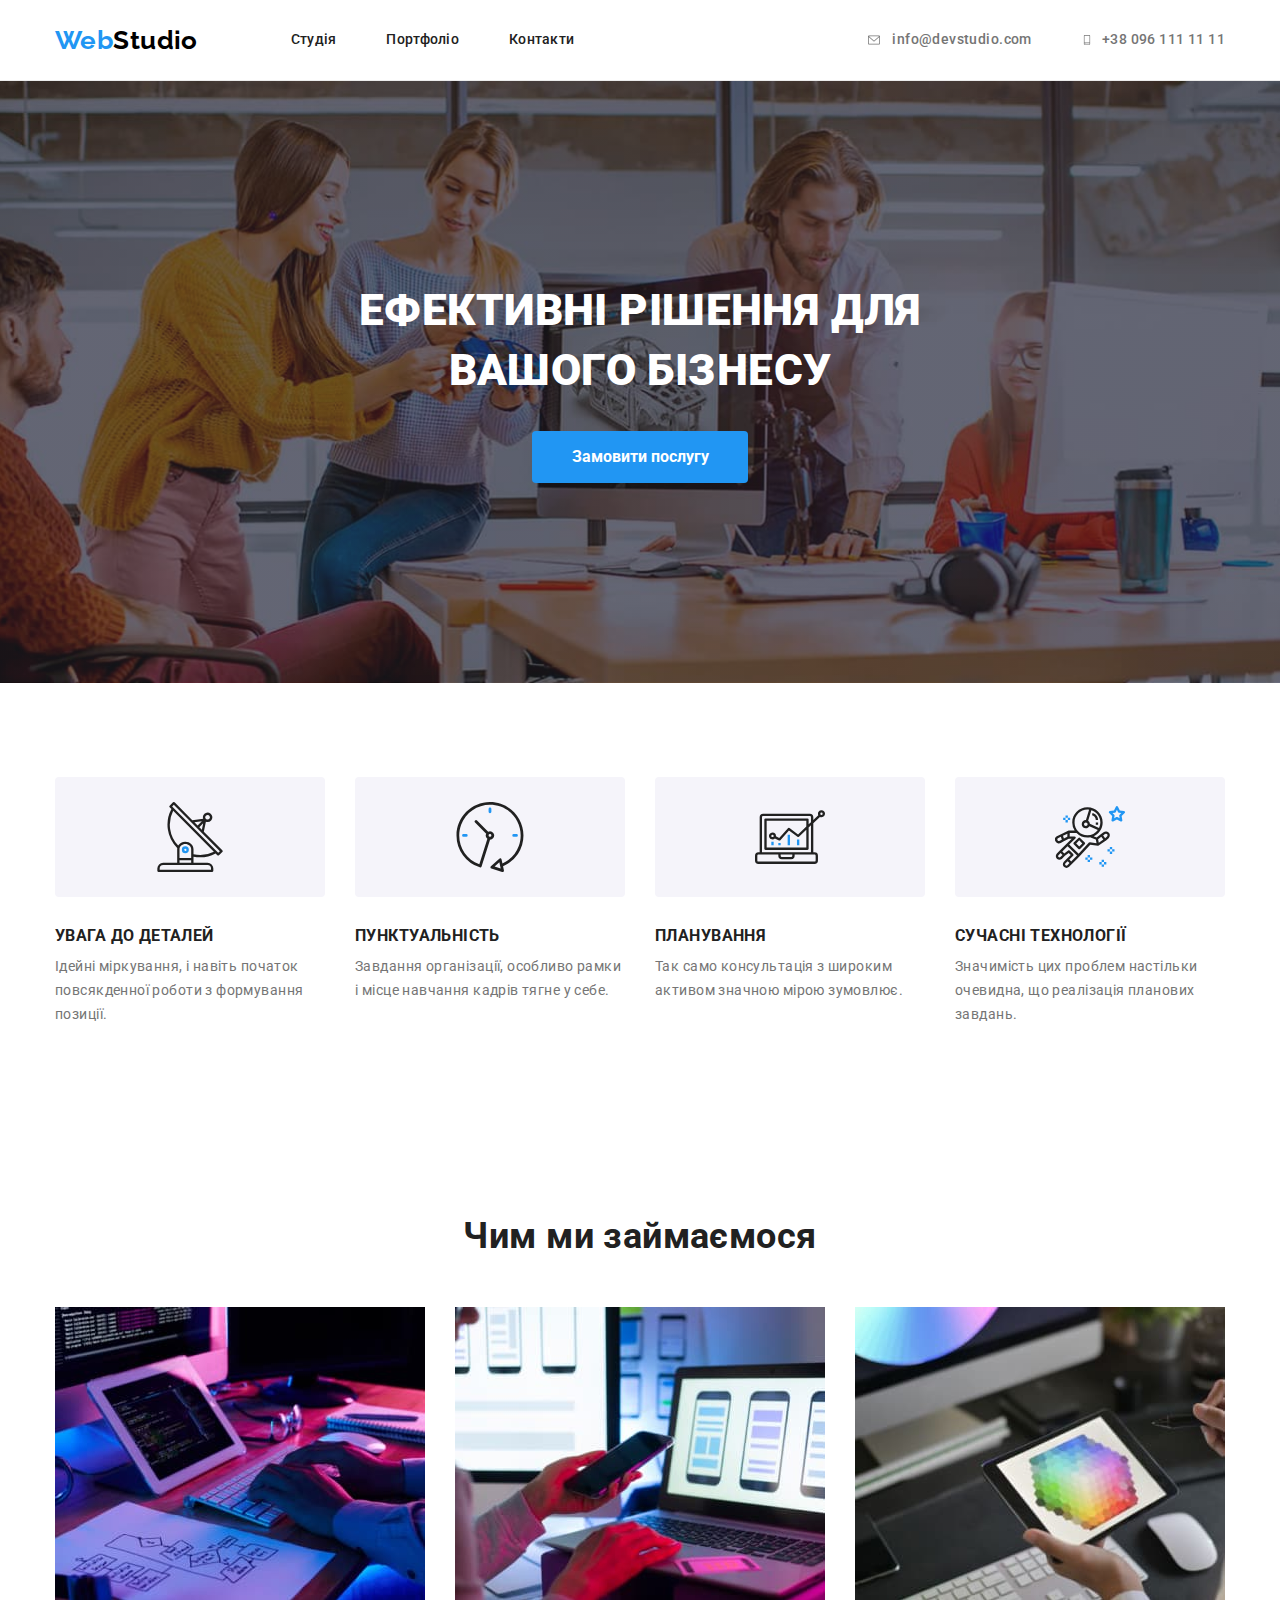
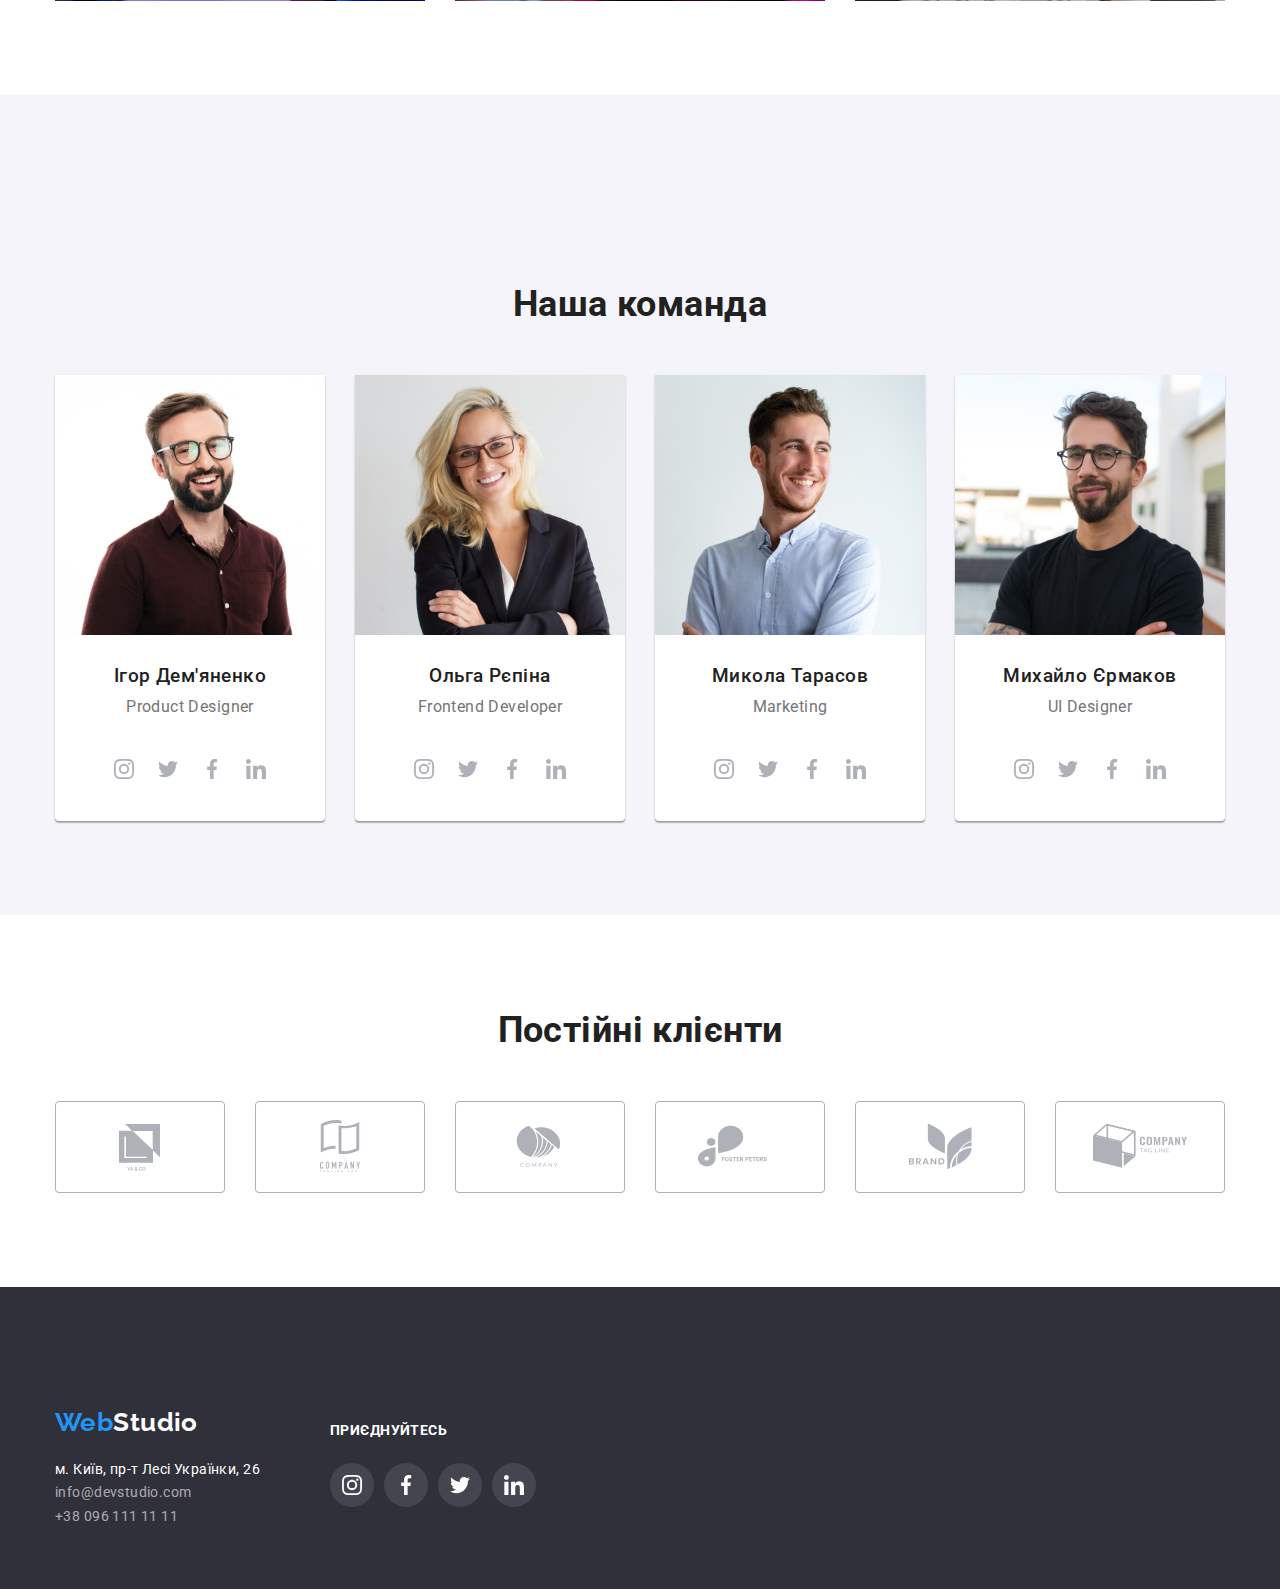
==== index.html @ f1f070d0 "Initial commit" ====
<!DOCTYPE html>
<html lang="uk">

<head>
    <meta charset="UTF-8">
    <meta http-equiv="X-UA-Compatible" content="IE=edge">
    <meta name="viewport" content="width=device-width, initial-scale=1.0">
    <title>Document</title>
    <link
        href="https://fonts.googleapis.com/css2?family=Raleway:wght@700&family=Roboto:wght@400;500;700;900&display=swap"
        rel="stylesheet">
    <link rel="stylesheet"
        href="https://cdnjs.cloudflare.com/ajax/libs/modern-normalize/1.1.0/modern-normalize.min.css" />
    <link rel="stylesheet" href="./css/styles.css" />
</head>

<body>
    <!--Шапка сайту-->
    <header class="header">
        <div class="container">
            <nav class="nav-header">
                <a class="logo" href=""><span class="accent">Web</span>Studio</a>
                <ul class="site-nav">
                    <li class="header-item"><a class="nav-link" href="index.html">Студія</a></li>
                    <li class="header-item"><a class="nav-link" href="portfolio.html">Портфоліо</a></li>
                    <li class="header-item"><a class="nav-link" href="">Контакти</a></li>
                </ul>
            </nav>
            <ul class="header-contacts">
                <li class="contact-item">
                    <a class="contacts" href="mailto:info@devstudio.com">
                        <svg class="icone" width="16" height="12">
                            <use href="./images/icons.svg#icon-envelope"></use>
                        </svg>
                        info@devstudio.com
                    </a>
                </li class="header-contacts">
                <li class="contact-item">
                    <a class="contacts" href="tel:+380961111111">
                        <svg class="icone" width="10" height="16">
                            <use href="./images/icons.svg#icon-smartphone"></use>
                        </svg>
                        +38 096 111 11 11
                    </a>
                </li>
            </ul>
        </div>
    </header>
    <main>
        <!-- Герой -->
        <section class="hero">
            <h1 class="hero-title">Ефективні рішення для вашого бізнесу</h1>
            <button class="hero-button" type="button">Замовити послугу</button>
        </section>
        <!-- Переваги -->
        <section class="benefits section">
            <div class="container">
                <h2 class="benefits-subject">Переваги</h2>
                <ul class="benefits-list">
                    <li class="benefits-item">
                        <div class="benefit-rectagle">
                            <svg width="70" height="70">
                                <use href="./images/icons.svg#icon-antenna"></use>
                            </svg>
                        </div>
                        <h3 class="benefits-title">УВАГА ДО ДЕТАЛЕЙ</h3>
                        <p class="benefits-text">
                            Ідейні міркування, і навіть початок повсякденної роботи з формування позиції.
                        </p>
                    </li>
                    <li class="benefits-item">
                        <div class="benefit-rectagle">
                            <svg width="70" height="70">
                                <use href="./images/icons.svg#icon-clock"></use>
                            </svg>
                        </div>
                        <h3 class="benefits-title">ПУНКТУАЛЬНІСТЬ</h3>
                        <p class="benefits-text">
                            Завдання організації, особливо рамки і місце навчання кадрів тягне у себе.
                        </p>
                    </li>
                    <li class="benefits-item">
                        <div class="benefit-rectagle">
                            <svg width="70" height="70">
                                <use href="./images/icons.svg#icon-diagram"></use>
                            </svg>
                        </div>
                        <h3 class="benefits-title">ПЛАНУВАННЯ</h3>
                        <p class="benefits-text">
                            Так само консультація з широким активом значною мірою зумовлює.
                        </p class="benefits-text">
                    </li>
                    <li class="benefits-item">
                        <div class="benefit-rectagle">
                            <svg width="70" height="70">
                                <use href="./images/icons.svg#icon-astronaut"></use>
                            </svg>
                        </div>
                        <h3 class="benefits-title">СУЧАСНІ ТЕХНОЛОГІЇ</h3>
                        <p class="benefits-text">
                            Значимість цих проблем настільки очевидна, що реалізація планових завдань.
                        </p>
                    </li>
                </ul>
            </div>
        </section>
        <section class="activity section">
            <div class="container">
                <h2 class="activity-title">Чим ми займаємося</h2>
                <ul class="activity-list">
                    <li class="activity-item">
                        <img src="./images/img1.jpg" alt="Процес написання коду для сайту" width="370" />
                    </li>
                    <li class="activity-item">
                        <img src="./images/img2.jpg" alt="Адаптація сайту для відображення на смартфоні" width="370" />
                    </li>
                    <li class="activity-item">
                        <img src="./images/img3.jpg" alt="Обираємо кольорове забарвлення сайту" width="370" />
                    </li>
                </ul>
            </div>
        </section>
        <section class="team section">
            <div class="container">
                <h2 class="team-title">Наша команда</h2>
                <ul class="team-list">
                    <li class="team-item">
                        <img src="./images/product_designer.jpg" alt="Фотографія дизайнера продукту" width="270" />
                        <h3 class="team-subtitle">Ігор Дем'яненко</h3>
                        <p class="team-desc" lang="en">Product Designer</p>
                        <ul class="taem-socialmedia">
                            <li class="team-icon">
                                <a class="team-link" href="#" aria-label="Instagram">
                                    <svg width="20" height="20" class="">
                                        <use href="./images/icons.svg#icon-instagram"></use>
                                    </svg>
                                </a>
                            </li>
                            <li class="team-icon">
                                <a class="team-link" href="#" aria-label="Twitter">
                                    <svg width="20" height="20">
                                        <use href="./images/icons.svg#icon-twitter"></use>
                                    </svg>
                                </a>
                            </li>
                            <li class="team-icon">
                                <a class="team-link" href="#" aria-label="Facebook">
                                    <svg width="20" height="20">
                                        <use href="./images/icons.svg#icon-facebook"></use>
                                    </svg>
                                </a>
                            </li>
                            <li class="team-icon">
                                <a class="team-link" href="#" aria-label="LinkedIn">
                                    <svg width="20" height="20">
                                        <use href="./images/icons.svg#icon-linkedin"></use>
                                    </svg>
                                </a>
                            </li>
                        </ul>
                    </li>
                    <li class="team-item">
                        <img src="./images/frontend_developer.jpg" alt="Фотографія розробниці інтерфейсу" width="270" />
                        <h3 class="team-subtitle">Ольга Рєпіна</h3>
                        <p class="team-desc" lang="en">Frontend Developer</p>
                        <ul class="taem-socialmedia">
                            <li class="team-icon">
                                <a class="team-link" href="#" aria-label="Instagram">
                                    <svg width="20" height="20">
                                        <use href="./images/icons.svg#icon-instagram"></use>
                                    </svg>
                                </a>
                            </li>
                            <li class="team-icon">
                                <a class="team-link" href="#" aria-label="Twitter">
                                    <svg width="20" height="20">
                                        <use href="./images/icons.svg#icon-twitter"></use>
                                    </svg>
                                </a>
                            </li>
                            <li class="team-icon">
                                <a class="team-link" href="#" aria-label="Facebook">
                                    <svg width="20" height="20">
                                        <use href="./images/icons.svg#icon-facebook"></use>
                                    </svg>
                                </a>
                            </li>
                            <li class="team-icon">
                                <a class="team-link" href="#" aria-label="LinkedIn">
                                    <svg width="20" height="20">
                                        <use href="./images/icons.svg#icon-linkedin"></use>
                                    </svg>
                                </a>
                            </li>
                        </ul>
                    </li>
                    <li class="team-item">
                        <img src="./images/marketing.jpg" alt="Фотографія менеджера по маркетингу" width="270" />
                        <h3 class="team-subtitle">Микола Тарасов</h3>
                        <p class="team-desc" lang="en">Marketing</p>
                        <ul class="taem-socialmedia">
                            <li class="team-icon">
                                <a class="team-link" href="#" aria-label="Instagram">
                                    <svg width="20" height="20">
                                        <use href="./images/icons.svg#icon-instagram"></use>
                                    </svg>
                                </a>
                            </li>
                            <li class="team-icon">
                                <a class="team-link" href="#" aria-label="Twitter">
                                    <svg width="20" height="20">
                                        <use href="./images/icons.svg#icon-twitter"></use>
                                    </svg>
                                </a>
                            </li>
                            <li class="team-icon">
                                <a class="team-link" href="#" aria-label="Facebook">
                                    <svg width="20" height="20">
                                        <use href="./images/icons.svg#icon-facebook"></use>
                                    </svg>
                                </a>
                            </li>
                            <li class="team-icon">
                                <a class="team-link" href="#" aria-label="LinkedIn">
                                    <svg width="20" height="20">
                                        <use href="./images/icons.svg#icon-linkedin"></use>
                                    </svg>
                                </a>
                            </li>
                        </ul>
                    </li>
                    <li class="team-item">
                        <img src="./images/ui_designer.jpg" alt="Фотографія дизайнера інтерфейсу" width="270" />
                        <h3 class="team-subtitle">Михайло Єрмаков</h3>
                        <p class="team-desc" lang="en">UI Designer</p>
                        <ul class="taem-socialmedia">
                            <li class="team-icon">
                                <a class="team-link" href="#" aria-label="Instagram">
                                    <svg class="picture" width="20" height="20">
                                        <use href="./images/icons.svg#icon-instagram"></use>
                                    </svg>
                                </a>
                            </li>
                            <li class="team-icon">
                                <a class="team-link" href="#" aria-label="Twitter">
                                    <svg width="20" height="20">
                                        <use href="./images/icons.svg#icon-twitter"></use>
                                    </svg>
                                </a>
                            </li>
                            <li class="team-icon">
                                <a class="team-link" href="#" aria-label="Facebook">
                                    <svg width="20" height="20">
                                        <use href="./images/icons.svg#icon-facebook"></use>
                                    </svg>
                                </a>
                            </li>
                            <li class="team-icon">
                                <a class="team-link" href="#" aria-label="LinkedIn">
                                    <svg width="20" height="20">
                                        <use href="./images/icons.svg#icon-linkedin"></use>
                                    </svg>
                                </a>
                            </li>
                        </ul>
                    </li>
                </ul>
            </div>
        </section>
        <section class="customers section">
            <h2 class="customers-title">Постійні клієнти</h2>
            <ul class="customers-list">
                <li class="customer-item">
                    <a class="customer-link" href="#">
                        <svg width="106px" height="60px">
                            <use href="./images/symbol-defs.svg#icon-client1"></use>
                        </svg>
                    </a>
                </li>
                <li class="customer-item">
                    <a class="customer-link" href="#">
                        <svg width="106" height="60">
                            <use href="./images/symbol-defs.svg#icon-client2"></use>
                        </svg>
                    </a>
                </li>
                <li class="customer-item">
                    <a class="customer-link" href="#">
                        <svg width="106" height="60">
                            <use href="./images/symbol-defs.svg#icon-client3"></use>
                        </svg>
                    </a>
                </li>
                <li class="customer-item">
                    <a class="customer-link" href="#">
                        <svg width="106" height="60">
                            <use href="./images/symbol-defs.svg#icon-client4"></use>
                        </svg>
                    </a>
                </li>
                <li class="customer-item">
                    <a class="customer-link" href="#">
                        <svg width="106" height="60">
                            <use href="./images/symbol-defs.svg#icon-client5"></use>
                        </svg>
                    </a>
                </li>
                <li class="customer-item">
                    <a class="customer-link" href="#">
                        <svg width="106" height="60">
                            <use href="./images/symbol-defs.svg#icon-client6"></use>
                        </svg>
                    </a>
                </li>
            </ul>
        </section>
    </main>
    <footer class="footer">
        <div class="container">
            <div class="footer-adress">
            <a class="footer-logo" href=""><span class="accent">Web</span>Studio</a>
            <address class="location">
                м. Київ, пр-т Лесі Українки, 26
            </address>
            <ul class="footer-contacts">
                <li><a class="footer-contacts" href="mailto:info@devstudio.com">info@devstudio.com</a></li>
                <li><a class="footer-contacts" href="tel:+380961111111">+38 096 111 11 11</a></li>
            </ul>
            </div>
            <div class="fotter-join">
            <h3 class="footer-title">приєднуйтесь</h3>
            <ul class="footer-socialmedia">
                <li class="footer-list">
                    <a class="footer-link" href="#" aria-label="Instagram">
                        <svg width="20" height="20">
                            <use href="./images/icons.svg#icon-instagram"></use>
                        </svg>
                    </a>
                </li>
                <li class="footer-list">
                    <a class="footer-link" href="#" aria-label="Twitter">
                        <svg width="20" height="20">
                            <use href="./images/icons.svg#icon-facebook"></use>
                        </svg>
                    </a>

                </li>
                <li class="footer-list">
                    <a class="footer-link" href="#" aria-label="Facebook">
                        <svg width="20" height="20">
                            <use href="./images/icons.svg#icon-twitter"></use>
                        </svg>
                    </a>
                </li>
                <li class="footer-list">
                    <a class="footer-link" href="#" aria-label="LinkedIn">
                        <svg width="20" height="20">
                            <use href="./images/icons.svg#icon-linkedin"></use>
                        </svg>
                    </a>
                </li>
            </ul>
            </div>
        </div>
    </footer>
</body>

</html>
---- css/styles.css ----
/* основний колір тексту #212121*/
/* вторинний колір тексту #757575 */
/* акцент #2196F3 */
/* основна заливка #F5F5F5 */
/* додаткова заливка #F5F4FA */
/* заливка футера (банера) 2F303A */
/* білий #FFFFFF */
/* чоний #000000 */
/* контакти в футері rgba(255, 255, 255, 0.6) */



:root {
    --primery-text-color: #212121;
    --title-text-color: #757575;
    --accent-color: #2196F3;
    --primery-bcg-color: #FFFFFF;
    --secondary-bcg-color: #F5F4FA;
    --footer-bcg-color: #2F303A;
    --footer-text-color: rgba(255, 255, 255, 0.6);
    --main-white-color: #FFFFFF;
    --main-black-color: #000000;
    --border-color: #EEEEEE;
    --border-header: #ECECEC;
}

body {
    color: var(--primery-text-color);
    background-color: var(--primery-bcg-color);

    font-family: Roboto, sans-serif;
    font-weight: 400;
    letter-spacing: 0.03em;
    font-size: 14px;
    line-height: 1.71;
}

html {
    box-sizing: border-box;
}

*,
*::before,
*::after {
    box-sizing: inherit;
}

h1,
h2,
h3,
h4,
p {
    margin: 0;
}

ul {
    list-style: none;
    padding: 0;
    margin: 0;
}

img {
    display: block;
    max-width: 100%;
    width: 370px;
    height: auto;
}

/* Шапка сайту */

.header {
    background-color: var(--main-white-color);
    border-bottom: 1px solid var(--border-header);
}

.container {
    margin: 0 auto;
    max-width: 1200px;
    width: 100%;
    padding-left: 15px;
    padding-right: 15px;
}

.header .container {
    display: flex;
    align-items: center;
}

.nav-header { 
    /* вся навігація з лого */
    display: flex;
    align-items: center;
    margin-right: auto;
}

.site-nav {
    /* ул навігації */
    display: flex;
    align-items: center;
}

/* Лого */

.logo {
    color: var(--main-black-color);
    font-family: Raleway, cursive;

    font-weight: 700;
    font-size: 26px;
    line-height: 1.19;
    text-decoration: none; 

    margin-right: 93px;
}

.logo .accent {
    color: var(--accent-color);
}

.logo:hover,
.logo:focus {
    color: var(--accent-color);
}

/* Навігація по сайту */

.nav-link {
    color:  var(--primery-text-color);

    font-weight: 500;
    line-height: 1.14;
    letter-spacing: 0.02em;
    text-decoration: none;
    list-style: none;

    display: inline-block;
    padding-top: 32px;
    padding-bottom: 32px;
}

.nav-link:hover,
.nav-link:focus {
    color: var(--accent-color);
}

.site-nav {
    list-style: none;
}

/* Контакти */
.header-contacts {
    display: flex;
    align-items: center;
    list-style: none;
}

.header-item:not(:last-child) {
    margin-right: 50px;
}

.contacts {
    color: var(--title-text-color);

    font-weight: 500;
    line height: 1.14;
    letter spacing: 0.02em;

    text-decoration: none;
    display: flex;
}

.contacts:hover .icone {
    fill: var(--accent-color);
}
.contacts:hover {
    color: var(--accent-color);
}

.contacts:focus .icone {
    fill: var(--accent-color);
}

.contacts:focus {
    color: var(--accent-color);
}

.contact-item:not(:last-child) {
    margin-right: 50px;
}



.icone {
    margin-right: 10px;
    margin-top: auto;
    margin-bottom: auto;

    fill: #757575;
}

/* Герой */

.hero {
    color: var(--main-white-color);
    background-color: var(--footer-bcg-color);
    max-width: 1600px;
    padding-top: 200px;
    padding-bottom: 200px;
    margin: 0 auto;
    text-align: center;
    
    background-image: linear-gradient(0deg, rgba(47, 48, 58, 0.4), rgba(47, 48, 58, 0.4)), url(../images/studio-bcg-foto.jpg);
    background-repeat: no-repeat;
    background-position: center;
    background-size: cover;
}

.hero-title {
    font-weight: 900;
    font-size: 44px;
    line-height: 1.36;
    letter spacing: 0.06em;
    text-transform: uppercase;
    margin-bottom: 30px;

    max-width: 696px;
    margin-left: auto;
    margin-right: auto;
    text-align: center;    
    width: 100%
}

.hero-button {
    display: inline-block;
    border-radius: 4px;
    padding: 10px 32px;
    min-width: 216px;
    text-align: center;
    border: 1px solid transparent;

    color: var(--main-white-color);
    background-color: var(--accent-color);

    font-weight: 700;
    font-size: 16px;
    line-height: 1.87;
    
    cursor: pointer;
}

.hero-button:hover,
.hero-button:focus {
    color: var(--footer-text-color);
}

/* Переваги */

.section {
    padding-top: 94px;
    padding-bottom: 94px;
}

.benefits .container {
    display: flex;
}

.benefits-list {
    display: flex;
}

.benefits-subject {
    position: absolute;
    white-space: nowrap;
    overflow: hidden;
    width: 1px;
    height: 1px;
    margin: -1px;
    border: 0;
    padding: 0;
    clip-path: inset(100%);
    clip: rect(0 0 0 0);
}

.benefits-title {
    font-weight: 700;
    line-height: 1.14;
    margin-bottom: 10px;
}

.benefits-text {
    color: var(--title-text-color);   
    max-width: 270px; 
}

.benefits-list {
    list-style: none;
}

.benefits-item:not(:last-child) {
    margin-right: 30px;
}

.benefit-rectagle {
    width: 270px;
    height: 120px;
    background: var(--secondary-bcg-color);
    border-radius: 4px;

    display: flex;
    justify-content: center;
    align-items: center;

    margin-bottom: 30px;
}


/* Діяльність */


.activity-title {
    font-weight: 700;
    font-size: 36px;
    line-height: 1.17;
    text-align: center;

    margin-bottom: 50px;
}

.activity-list {
    display: flex;
    list-style: none;
}

.activity-item:not(:last-child) {
    margin-right: 30px;
}

/* Команда */

.team {
    background-color: var(--secondary-bcg-color);

    font-size: 16px;
    line-height: 1.19;
}

.team-title {
    font-weight: 700;
    font-size: 36px;
    line-height: 1.17;
    text-align: center;
    padding-top: 94px;
    padding-bottom: 50px;
}

.team-subtitle {
    font-weight: 500;
    text-align: center;
    margin-top: 30px;    
    margin-bottom: 10px;
}

.team-desc {
    color: var(--title-text-color);
    font-weight: 400;
    text-align: center;
    margin-bottom: 30px;
}

.team-list {
    display: flex;
    list-style: none;
}

.team-item:not(:last-child) {
    margin-right: 30px;
}

.team-item { 
    background-color: var(--main-white-color);
    box-shadow: 0px 1px 3px rgba(0, 0, 0, 0.12), 0px 1px 1px rgba(0, 0, 0, 0.14), 0px 2px 1px rgba(0, 0, 0, 0.2);
    border-radius: 0px 0px 4px 4px;
}

.taem-socialmedia {
    display: flex;
    justify-content: center;
    align-items: center;
    margin: 16px 32px 30px;
    /* background: var(--main-white-color); */
}

.team-link {
    display: flex;
    justify-content: center;
    align-items: center;

    width: 44px;
    height: 44px;
    border-radius: 50%;

    fill: #afb1b8;

}

 .team-link:hover,
 .team-link:focus {
    background-color: var(--accent-color);
    fill: var(--main-white-color);
}

/* Постійні клієнти */

.customers-title {
    font-weight: 700;
    font-size: 36px;
    line-height: 1.17;
    text-align: center;
    margin-bottom: 50px;
}

.customers-list {
    display: flex;
    justify-content: center;
    align-items: center;
}

.customer-link {
    display: flex;
    justify-content: center;
    align-items: center;
    
    width: 170px;
    height: 92px;
    border-radius: 4px;
    border: 1px solid #AFB1B8;
    
    fill: #afb1b8;
}

.customer-item:not(:last-child) {
    margin-right: 30px;
}

.customer-link:hover,
.customer-link:focus {
    fill: var(--accent-color);
    border: 1px solid var(--accent-color);
}

/* Футер */

.footer {
    background-color: var(--footer-bcg-color);

    padding-top: 60px;
    padding-bottom: 60px;
}

.footer-logo {
    color: var(--main-white-color);
    font-family: Raleway, cursive;
    
    font-weight: 700;
    font-size: 26px;
    line-height: 1.19;
    text-decoration: none;
    display: inline-block;
    margin-top: 60px;
    margin-bottom: 20px;
}

.footer-logo .accent {
    color: var(--accent-color);
}

.location {
    color: var(--main-white-color);
    font-style: normal;
}

.footer-contacts {
    color: var(--footer-text-color);

    text-decoration: none;
}

.footer-contacts {
    list-style: none;
}

.footer-title {
    color: var(--main-white-color);
    font-weight: 700;
    font-size: 14px;
    line-height: 1,14;
    letter-spacing: 0.03em;
    text-transform: uppercase;
    margin-top: 72px;
    margin-bottom: 20px;
}

.footer .container {
    display: flex;
}
.footer-adress {
    margin-right: 70px;
}

.footer-socialmedia {
    display: flex;
}

.footer-list:not(:last-child) {
    margin-right: 10px;
}

.footer-link {
    display: flex;
    justify-content: center;
    align-items: center;
    width: 44px;
    height: 44px;
    border-radius: 50%;
    border: none;

    background-color: rgba(255, 255, 255, 0.1);
    fill: var(--main-white-color);
}

.footer-link:hover,
.footer-link:focus {
    fill: var(--main-white-color);
    background-color: var(--accent-color);
}




/* margin-right: 70px */
/* Портфоліо */

.portfolio-caption {
    position: absolute;
    white-space: nowrap;
    overflow: hidden;
    width: 1px;
    height: 1px;
    margin: -1px;
    border: 0;
    padding: 0;
    clip-path: inset(100%);
    clip: rect(0 0 0 0);
}



.portfolio-button {
    background-color: var(--secondary-bcg-color);

    font-weight: 500;
    font-size: 16px;
    line-height: 1.6;
    cursor: pointer;

    border-radius: 4px;
    padding: 6px 22px;
    
    text-align: center;
    border: 1px solid transparent;
    min-width: 73px;

} 

.portfolio-button:hover,
.portfolio-button:focus {
    color: var(--secondary-bcg-color);
    background-color: var(--accent-color);
    box-shadow: 0px 3px 1px rgba(0, 0, 0, 0.1), 0px 1px 2px rgba(0, 0, 0, 0.08), 0px 2px 2px rgba(0, 0, 0, 0.12);
}

.portfolio-list {
    display: flex;
    justify-content: center;
    margin-bottom: 50px;
}

.portfolio-groups:not(:last-child) {
    margin-right: 8px;
}

.portfolio-subtitle {
    font-weight: 700;
    font-size: 18px;
    line-height: 2;
    letter-spacing: 0.06em;
    
}

.portfolio-desc {
    color: var(--title-text-color);

    font-size: 16px;
    line-height: 1.9;
}

.portfolio-list {
    
    list-style: none;
}

.portfolio-examples {
    list-style: none;

    display: flex;
    flex-wrap: wrap;
}

.portfolio-sample {
    width: calc((100% - 60px) / 3);
    margin-right: 30px;
    margin-bottom: 30px;
}

.portfolio-sample:nth-child(3n) {
    margin-right: 0;
}

.portfolio-sample:nth-last-child(-n+3) {
    margin-bottom: 0;
}



.portfolio-sample:hover,
.portfolio-sample:focus {
    box-shadow: 0px 1px 1px rgba(0, 0, 0, 0.12), 0px 4px 4px rgba(0, 0, 0, 0.06), 1px 4px 6px rgba(0, 0, 0, 0.16);
}

.portfolio-wrapper {
    padding: 20px 24px;
    border: 1px solid var(--border-color);
    border-top: none;
}
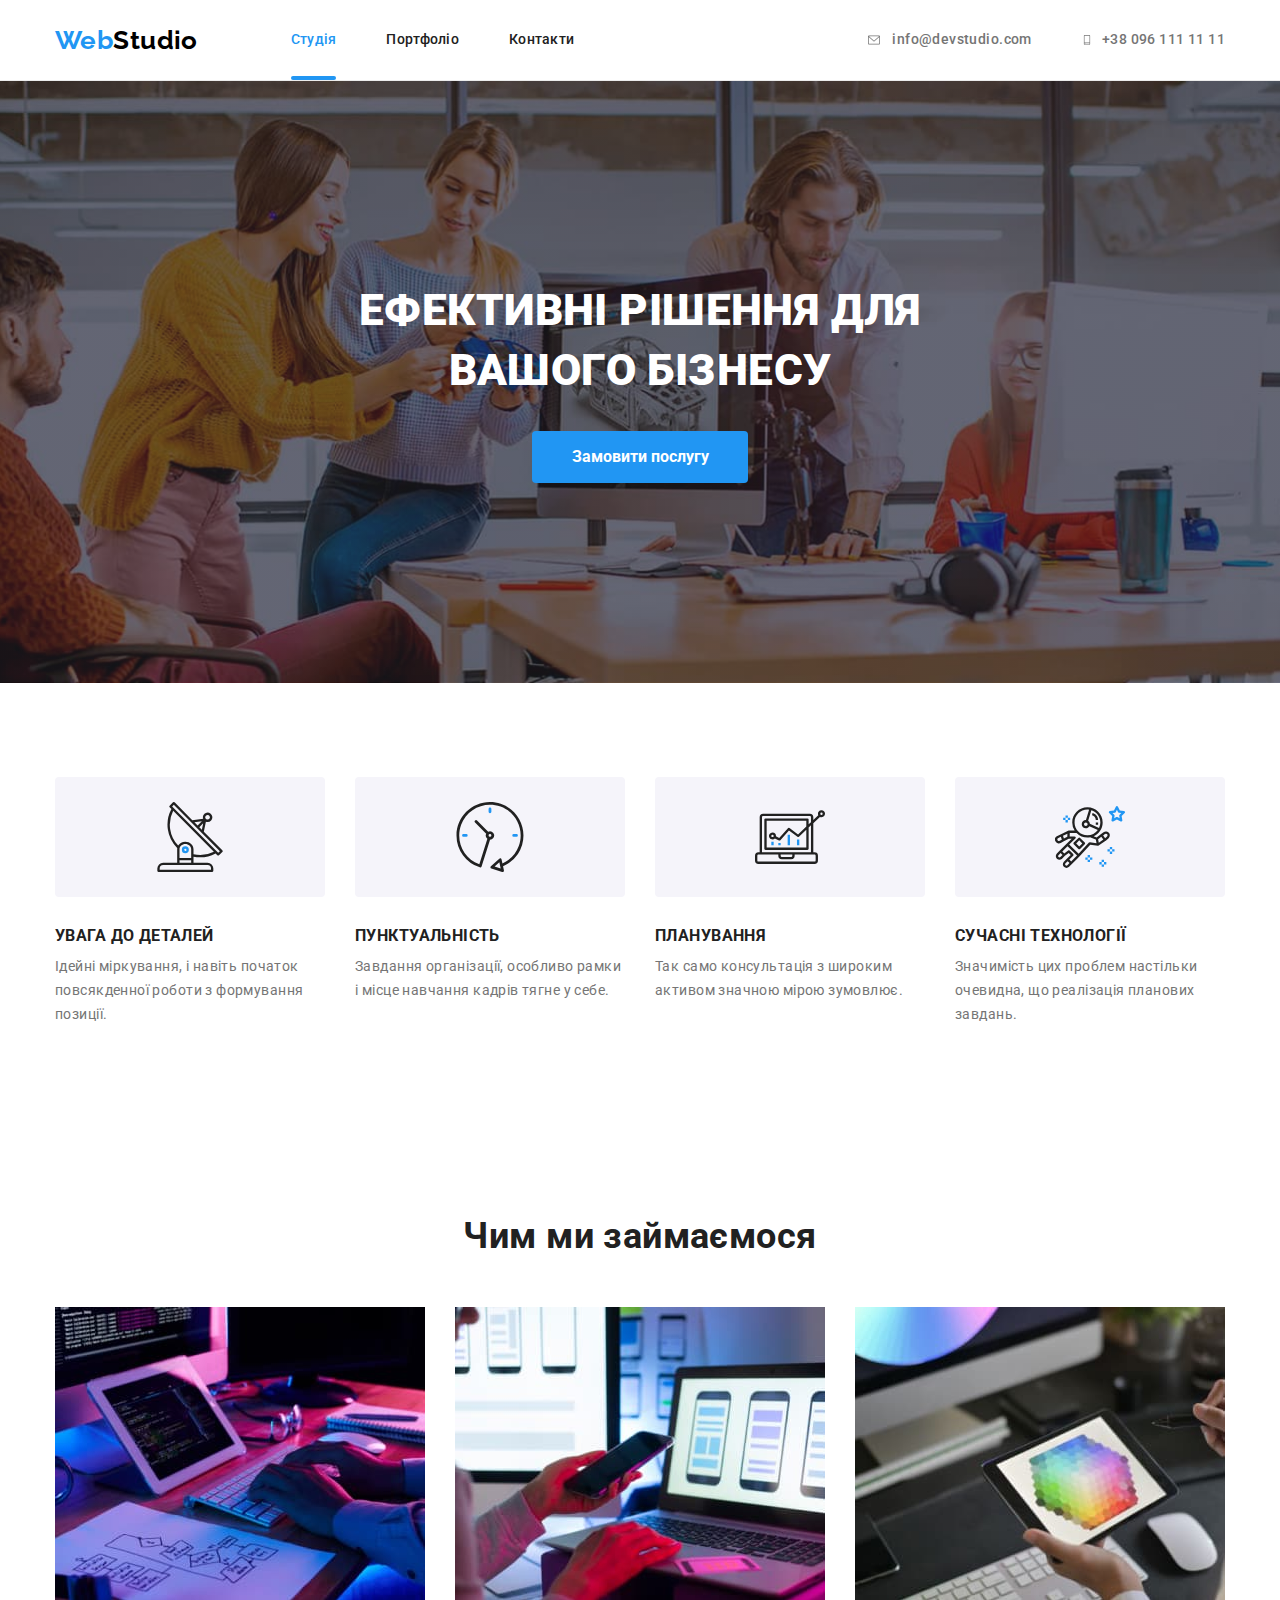
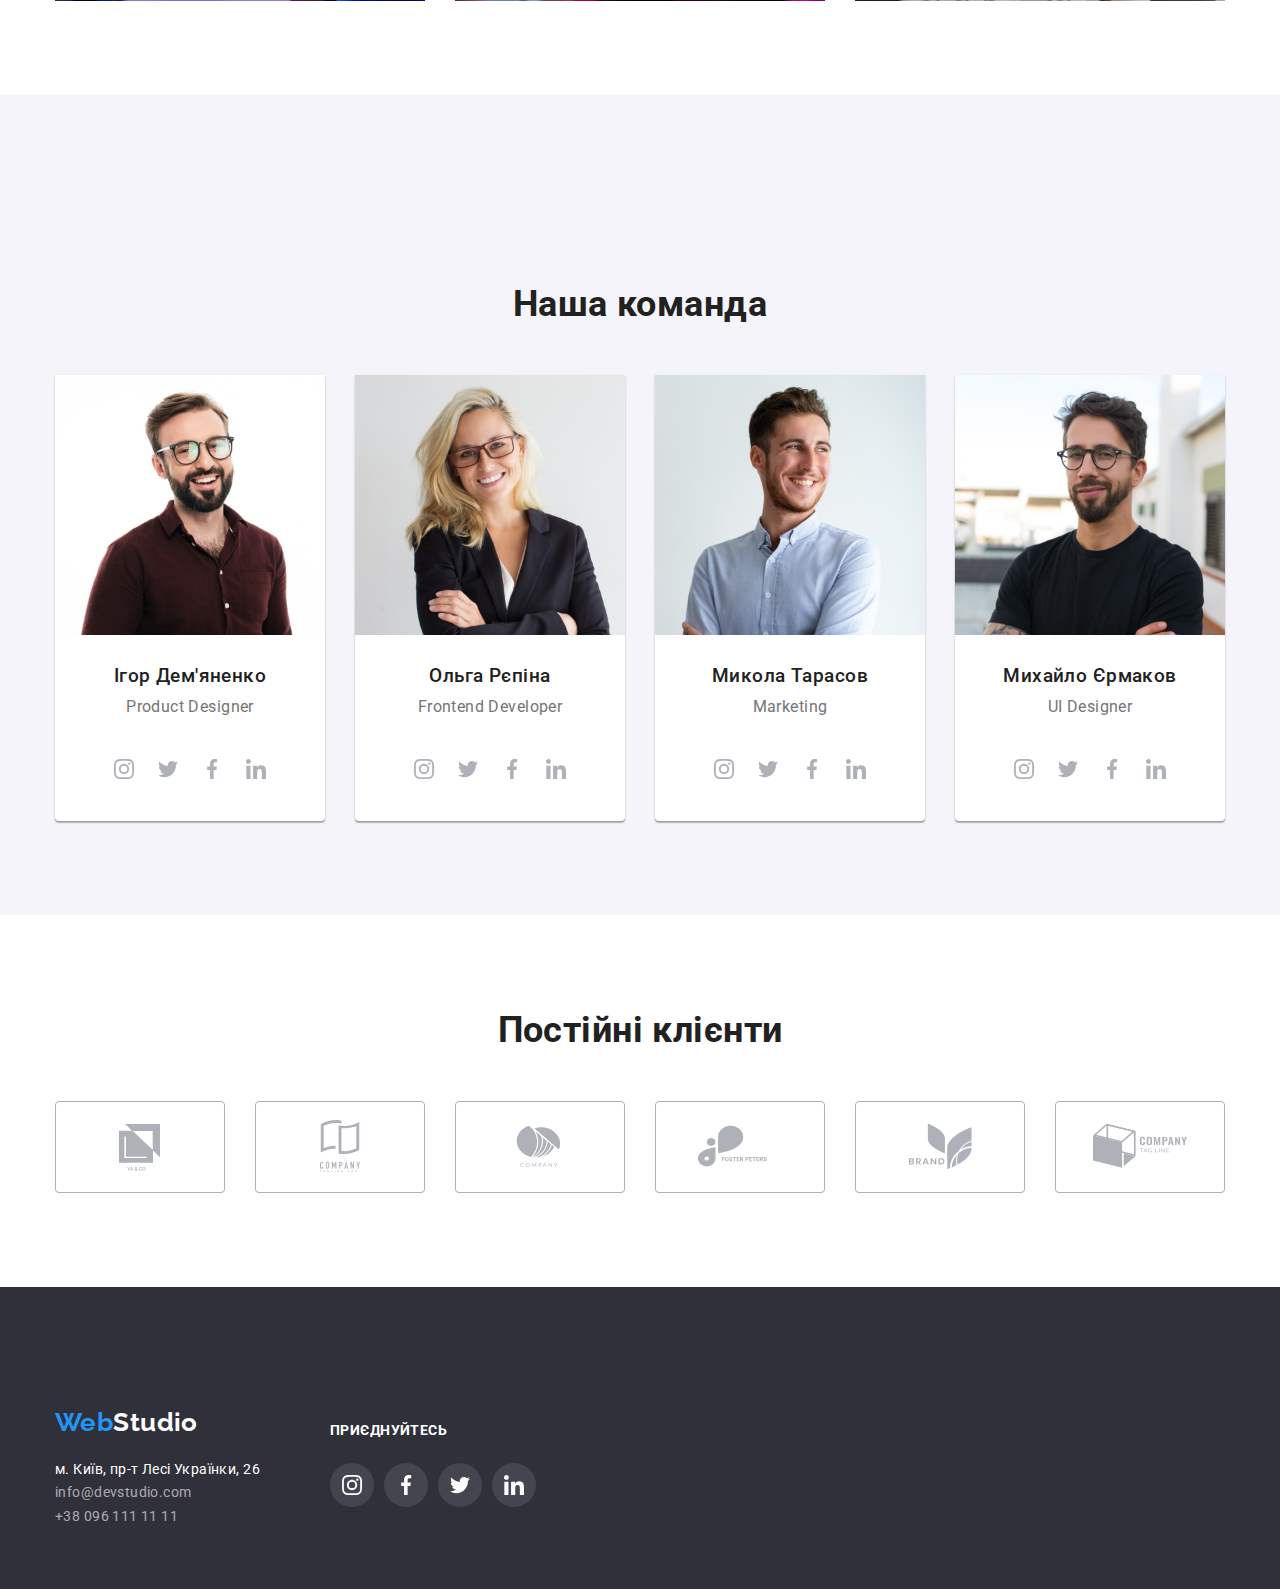
==== commit bf372532: "Add active line in header" ====
--- a/index.html
+++ b/index.html
@@ -21,7 +21,7 @@
             <nav class="nav-header">
                 <a class="logo" href=""><span class="accent">Web</span>Studio</a>
                 <ul class="site-nav">
-                    <li class="header-item"><a class="nav-link" href="index.html">Студія</a></li>
+                    <li class="header-item"><a class="nav-link active" href="index.html">Студія</a></li>
                     <li class="header-item"><a class="nav-link" href="portfolio.html">Портфоліо</a></li>
                     <li class="header-item"><a class="nav-link" href="">Контакти</a></li>
                 </ul>
--- a/css/styles.css
+++ b/css/styles.css
@@ -144,6 +144,26 @@
     color: var(--accent-color);
 }
 
+.nav-link.active {
+    position: relative;
+}
+
+.active::after {
+    content: '';
+    position: absolute;
+    bottom: 0;
+    left: 0;
+    display: inline-block;
+    width: 100%;
+    height: 4px;
+    border-radius: 2px;
+    background-color: var(--accent-color);
+}
+
+.active {
+    color: var(--accent-color);
+}
+
 .site-nav {
     list-style: none;
 }
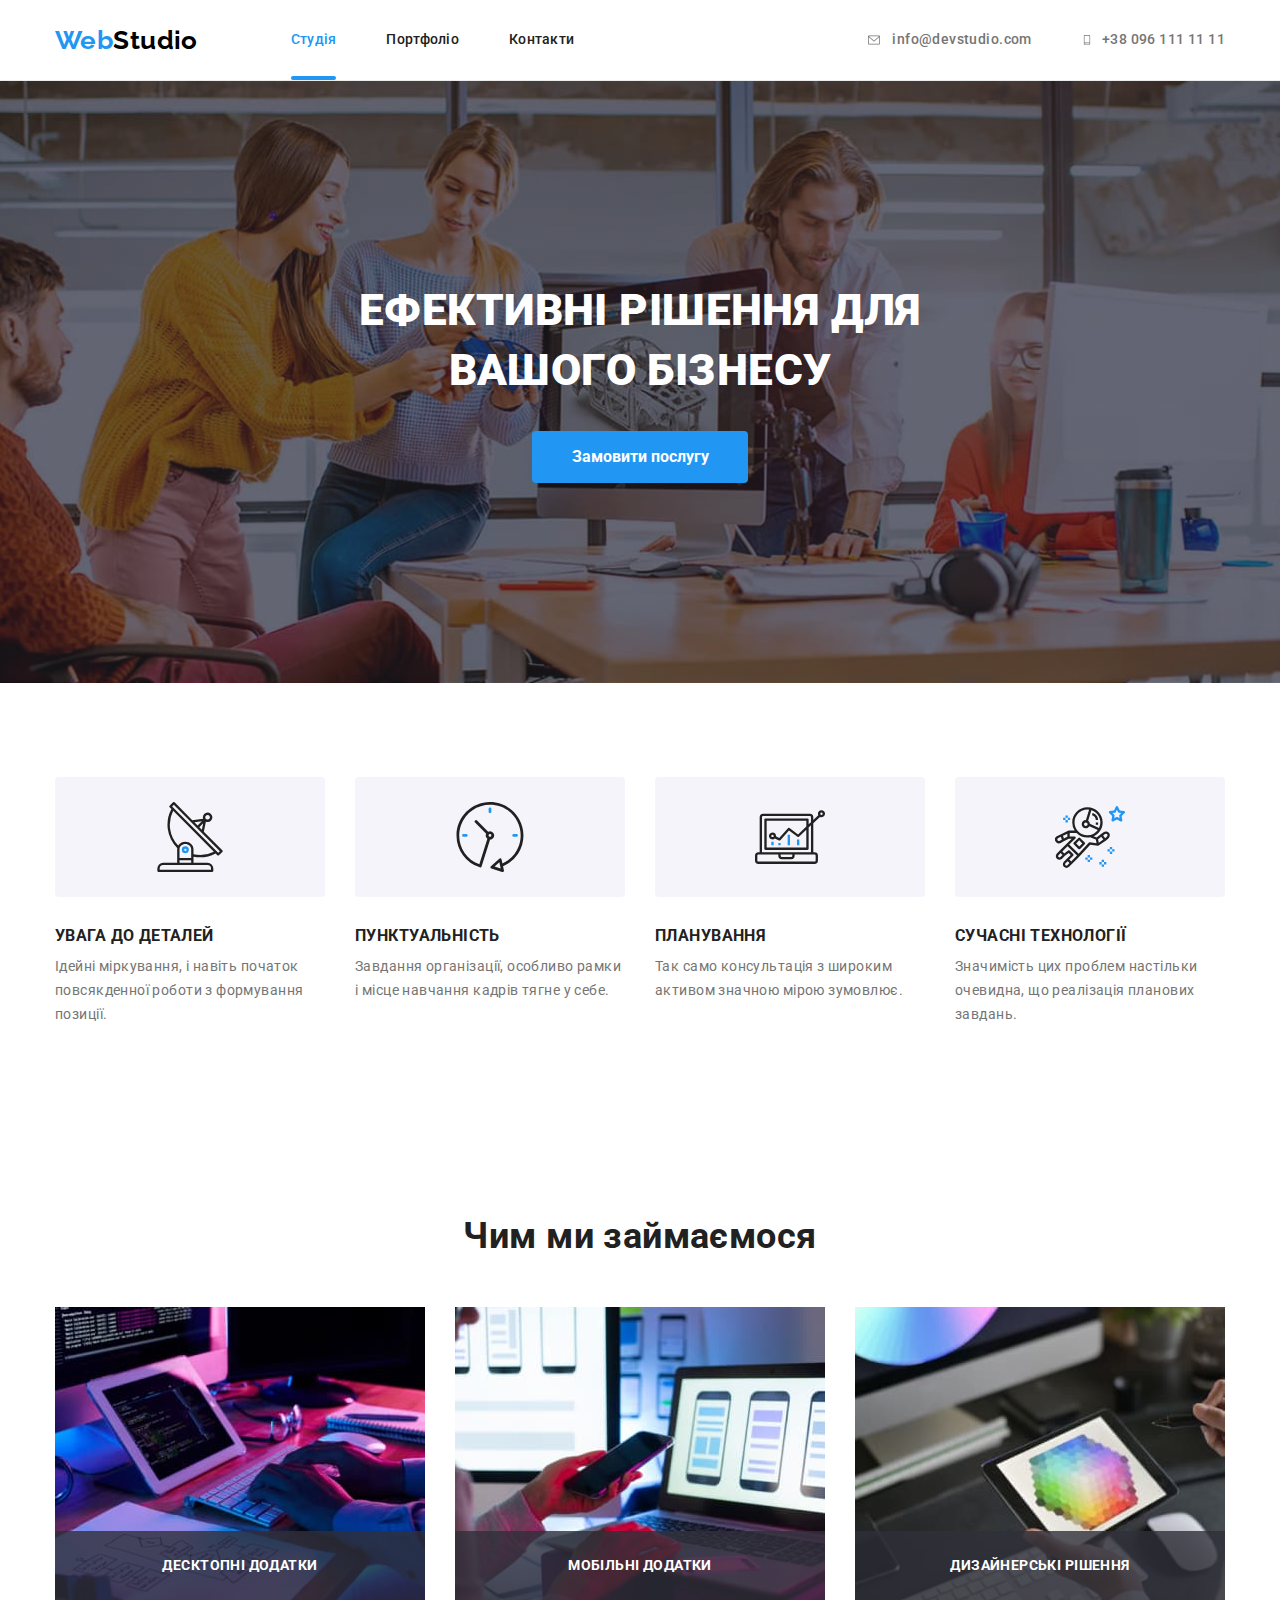
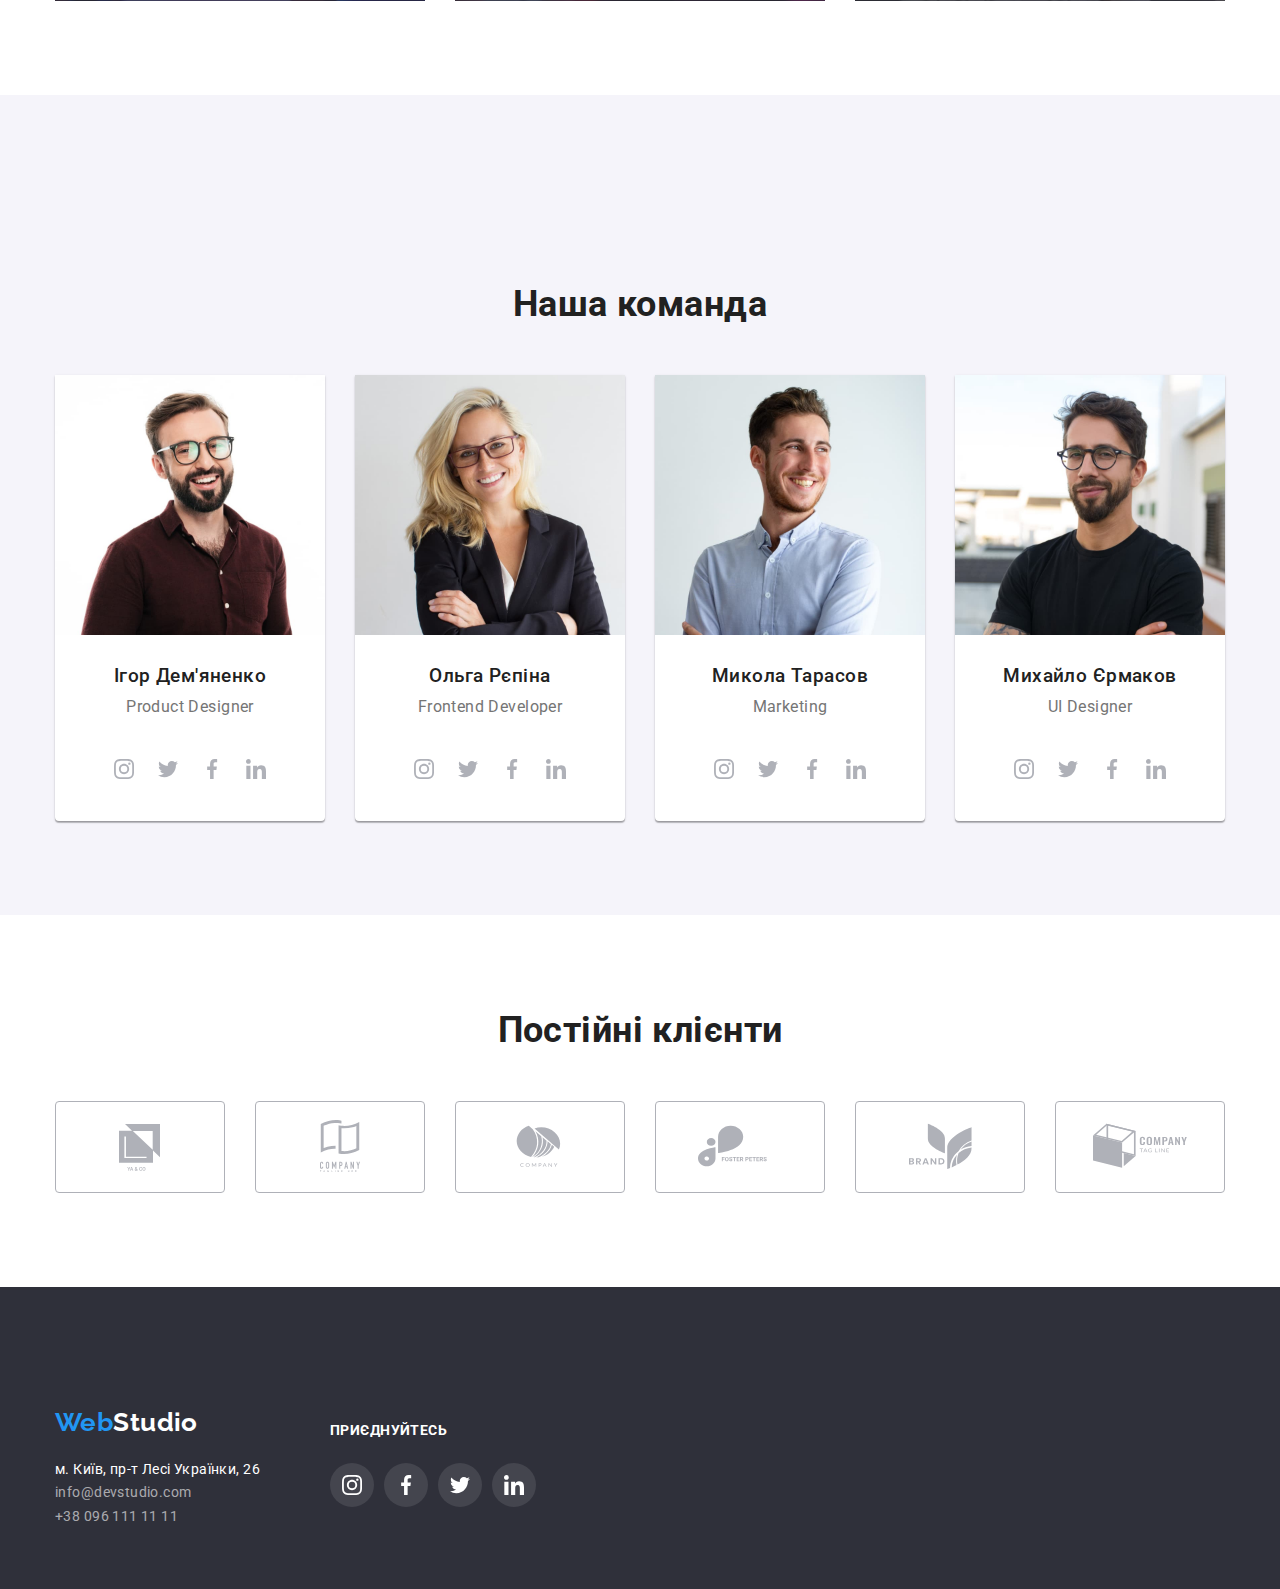
==== commit 10f860e4: "Add transitions" ====
--- a/index.html
+++ b/index.html
@@ -50,7 +50,7 @@
         <!-- Герой -->
         <section class="hero">
             <h1 class="hero-title">Ефективні рішення для вашого бізнесу</h1>
-            <button class="hero-button" type="button">Замовити послугу</button>
+            <button class="hero-button" type="button" data-modal-open>Замовити послугу</button>
         </section>
         <!-- Переваги -->
         <section class="benefits section">
@@ -109,13 +109,16 @@
                 <h2 class="activity-title">Чим ми займаємося</h2>
                 <ul class="activity-list">
                     <li class="activity-item">
-                        <img src="./images/img1.jpg" alt="Процес написання коду для сайту" width="370" />
+                        <img src="./images/img1.jpg" alt="Процес написання коду для сайту" width="370"/>
+                        <a href="#" class="activity-subtitle">Десктопні додатки</a>
                     </li>
                     <li class="activity-item">
-                        <img src="./images/img2.jpg" alt="Адаптація сайту для відображення на смартфоні" width="370" />
+                        <img src="./images/img2.jpg" alt="Адаптація сайту для відображення на смартфоні" width="370"/>
+                        <a href="#" class="activity-subtitle">Мобільні додатки</a>
                     </li>
                     <li class="activity-item">
-                        <img src="./images/img3.jpg" alt="Обираємо кольорове забарвлення сайту" width="370" />
+                        <img src="./images/img3.jpg" alt="Обираємо кольорове забарвлення сайту" width="370"/>
+                        <a href="#" class="activity-subtitle">Дизайнерські рішення</a>
                     </li>
                 </ul>
             </div>
@@ -363,6 +366,18 @@
             </div>
         </div>
     </footer>
+        <!-- Модальне вікно -->
+        <div class="backdrop is-hidden" data-modal>
+            <div class="modal">
+                <button type="button" class="circle" data-modal-close>
+                    <svg class="close" width="18" height="18">
+                        <use href="./images/symbol-defs.svg#icon-close"></use>
+                    </svg>
+                </button>
+            </div>
+        </div>
+    <!-- Скріпт -->
+    <script src="./js/modal.js"></script>
 </body>
 
 </html>--- a/css/styles.css
+++ b/css/styles.css
@@ -116,6 +116,8 @@
 
 .logo .accent {
     color: var(--accent-color);
+
+    transition: color 250ms cubic-bezier(0.4, 0, 0.2, 1);
 }
 
 .logo:hover,
@@ -137,6 +139,8 @@
     display: inline-block;
     padding-top: 32px;
     padding-bottom: 32px;
+
+    transition: color 250ms cubic-bezier(0.4, 0, 0.2, 1);
 }
 
 .nav-link:hover,
@@ -177,6 +181,7 @@
 
 .header-item:not(:last-child) {
     margin-right: 50px;
+    transition: color 250ms cubic-bezier(0.4, 0, 0.2, 1);
 }
 
 .contacts {
@@ -188,6 +193,7 @@
 
     text-decoration: none;
     display: flex;
+    transition: fill 250ms cubic-bezier(0.4, 0, 0.2, 1);
 }
 
 .contacts:hover .icone {
@@ -267,12 +273,15 @@
     line-height: 1.87;
     
     cursor: pointer;
+
+    transition: color 250ms cubic-bezier(0.4, 0, 0.2, 1);
 }
 
 .hero-button:hover,
 .hero-button:focus {
     color: var(--footer-text-color);
 }
+
 
 /* Переваги */
 
@@ -356,6 +365,30 @@
     margin-right: 30px;
 }
 
+.activity-item {
+    position: relative;
+}
+
+.activity-subtitle {
+    position: absolute;
+    left: 0%;
+    bottom: 0%;
+
+    display: block;
+    font-weight: 700;
+    font-size: 14px;
+    line-height: 1.14;
+    text-align: center;
+    text-transform: uppercase;
+    color: var(--main-white-color);
+    background-color: rgba(47, 48, 58, 0.8);
+    padding-top: 27px;
+    padding-bottom: 27px;
+    text-decoration: none;   
+    width: 100%;
+}
+
+
 /* Команда */
 
 .team {
@@ -421,7 +454,7 @@
     border-radius: 50%;
 
     fill: #afb1b8;
-
+    transition: fill 250ms cubic-bezier(0.4, 0, 0.2, 1), background-color 250ms cubic-bezier(0.4, 0, 0.2, 1);
 }
 
  .team-link:hover,
@@ -457,6 +490,8 @@
     border: 1px solid #AFB1B8;
     
     fill: #afb1b8;
+
+    transition: fill 250ms cubic-bezier(0.4, 0, 0.2, 1), border 250ms cubic-bezier(0.4, 0, 0.2, 1);
 }
 
 .customer-item:not(:last-child) {
@@ -547,6 +582,8 @@
 
     background-color: rgba(255, 255, 255, 0.1);
     fill: var(--main-white-color);
+
+    transition: background-color 250ms cubic-bezier(0.4, 0, 0.2, 1), fill 250ms cubic-bezier(0.4, 0, 0.2, 1);
 }
 
 .footer-link:hover,
@@ -556,9 +593,58 @@
 }
 
 
-
-
-/* margin-right: 70px */
+/* Модальне вікно */
+
+.backdrop {
+    position: fixed;
+    top: 0;
+    left: 0;
+    width: 100%;
+    height: 100%;
+
+    background: rgba(0, 0, 0, 0.2);
+    transition: opasity 250ms cubic-bezier(0.4, 0, 0.2, 1);
+}
+
+.modal {
+    position: absolute;
+    left: 50%;
+    top: 50%;
+    transform: translate(-50%, -50%);
+
+    width: 528px;
+    height: 581px;
+
+    background: var(--main-white-color);
+    box-shadow: 0px 1px 3px rgba(0, 0, 0, 0.12), 0px 1px 1px rgba(0, 0, 0, 0.14), 0px 2px 1px rgba(0, 0, 0, 0.2);
+    border-radius: 4px;
+    
+    transition: transform 250ms cubic-bezier(0.4, 0, 0.2, 1), visibility 250ms cubic-bezier(0.4, 0, 0.2, 1), opacity 250ms cubic-bezier(0.4, 0, 0.2, 1);
+}
+
+.backdrop.is-hidden {
+    opacity: 0;
+    pointer-events: none;
+    visibility: hidden;
+}
+
+.circle {
+    position: absolute;
+    top: 8px;
+    right: 8px;
+
+    display: flex;
+    justify-content: center;
+    align-items: center;
+    width: 30px;
+    height: 30px;
+    border: 1px solid rgba(0, 0, 0, 0.1);
+    border-radius: 50%;
+    background-color: var(--main-white-color);
+    padding: 6px 6px 6px 6px;
+}
+
+
 /* Портфоліо */
 
 .portfolio-caption {
@@ -591,6 +677,8 @@
     border: 1px solid transparent;
     min-width: 73px;
 
+    transition: background-color 250ms cubic-bezier(0.4, 0, 0.2, 1), color 250ms cubic-bezier(0.4, 0, 0.2, 1), box-shadow 250ms cubic-bezier(0.4, 0, 0.2, 1);
+   
 } 
 
 .portfolio-button:hover,
@@ -641,6 +729,8 @@
     width: calc((100% - 60px) / 3);
     margin-right: 30px;
     margin-bottom: 30px;
+    transition: box-shadow 250ms cubic-bezier(0.4, 0, 0.2, 1),
+    
 }
 
 .portfolio-sample:nth-child(3n) {
@@ -649,6 +739,7 @@
 
 .portfolio-sample:nth-last-child(-n+3) {
     margin-bottom: 0;
+    transition: box-shadow 250ms cubic-bezier(0.4, 0, 0.2, 1);
 }
 
 
@@ -662,4 +753,42 @@
     padding: 20px 24px;
     border: 1px solid var(--border-color);
     border-top: none;
+}
+
+.portfolio-card {
+    position: relative;
+    overflow: hidden;
+    transition: overflow 250ms cubic-bezier(0.4, 0, 0.2, 1);
+}
+
+.portfolio-details {
+    position: absolute;
+    left: 0%;
+    bottom: 0%;
+    
+    background-color: rgba(33, 150, 243, 0.9);
+    color: var(--main-white-color);
+
+    font-weight: 400;
+    font-size: 18px;
+    line-height: 1.6;
+    padding: 63px 24px;
+
+    opacity: 0;
+    overflow: hidden;
+    transform: translateY(100%);
+
+    transition: opscity 250ms cubic-bezier(0.4, 0, 0.2, 1), transform 250ms cubic-bezier(0.4, 0, 0.2, 1);
+}
+
+.portfolio-card:hover .portfolio-details {
+    opacity: 1;
+    transform: translateY(0);
+    overflow: visible;
+}
+
+.portfolio-card:focus .portfolio-details{
+    opacity: 1;
+    transform: translateY(0);
+    overflow: visible;
 }